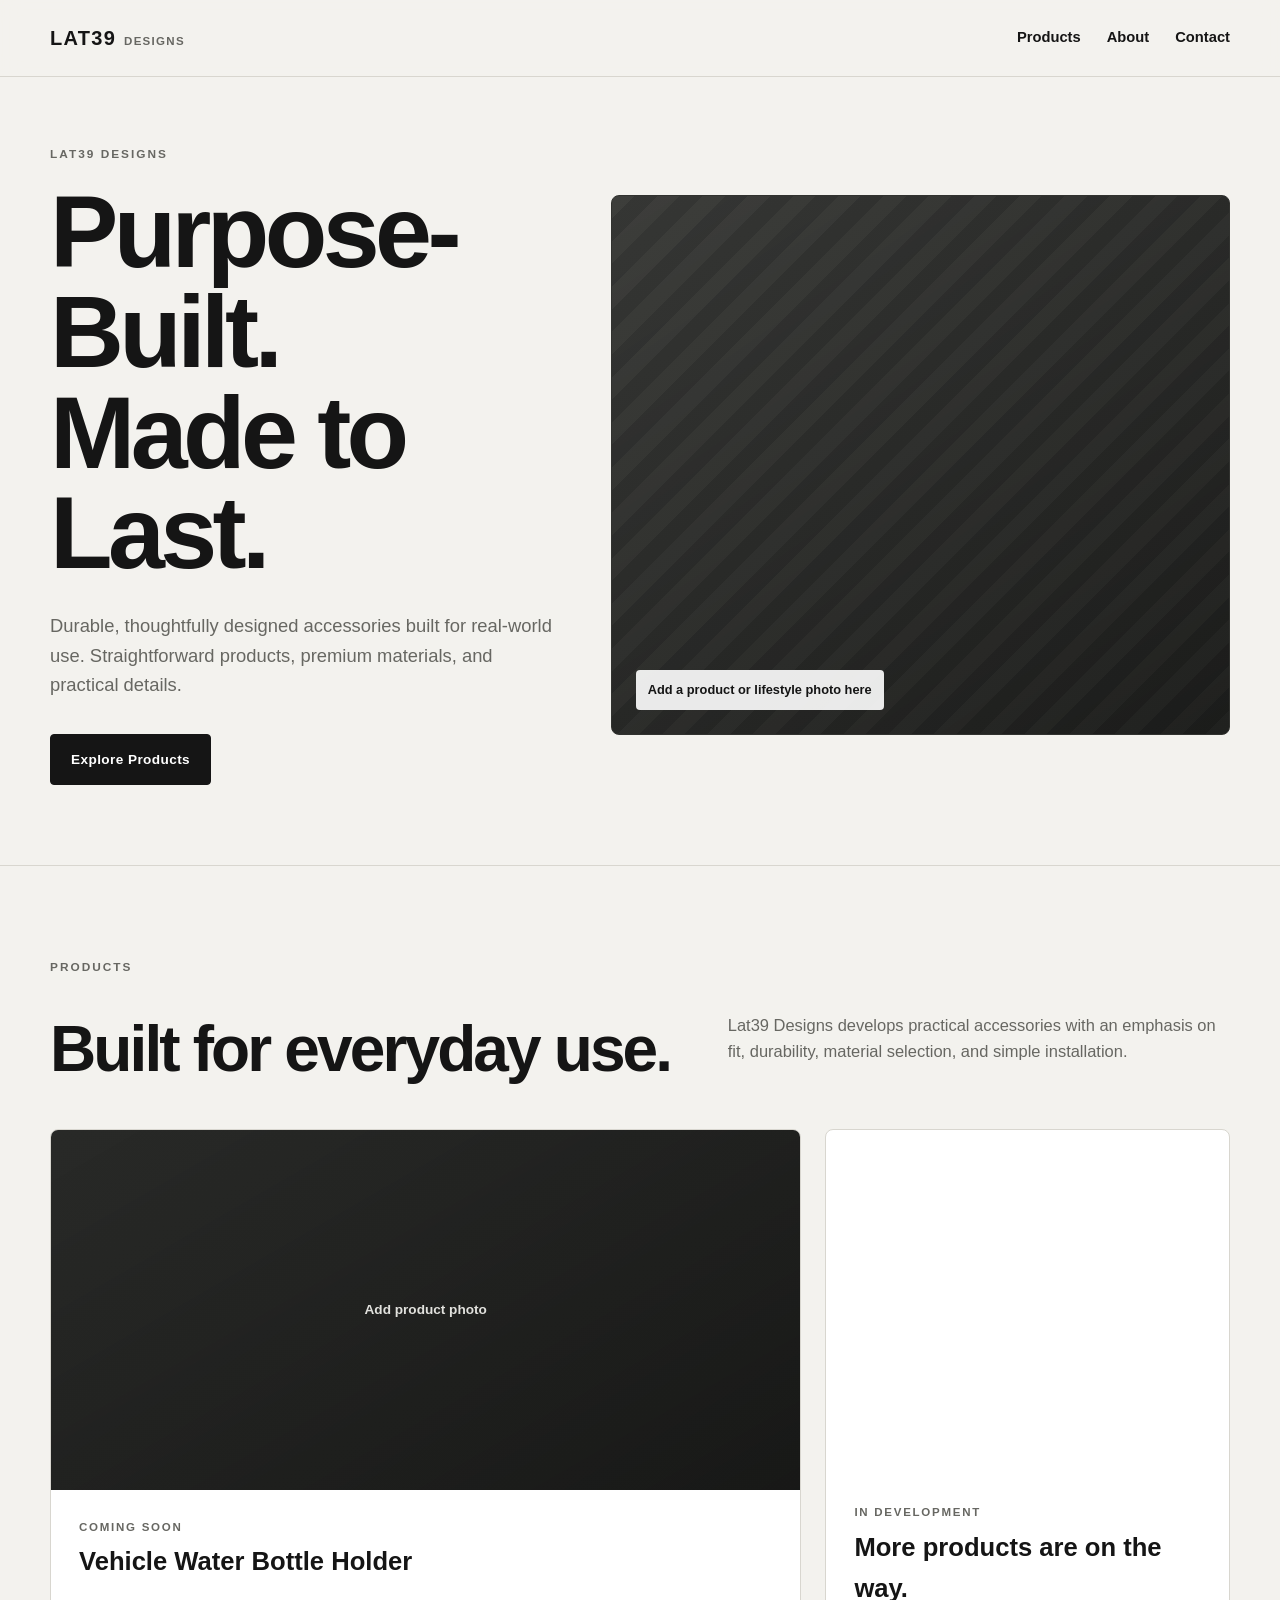
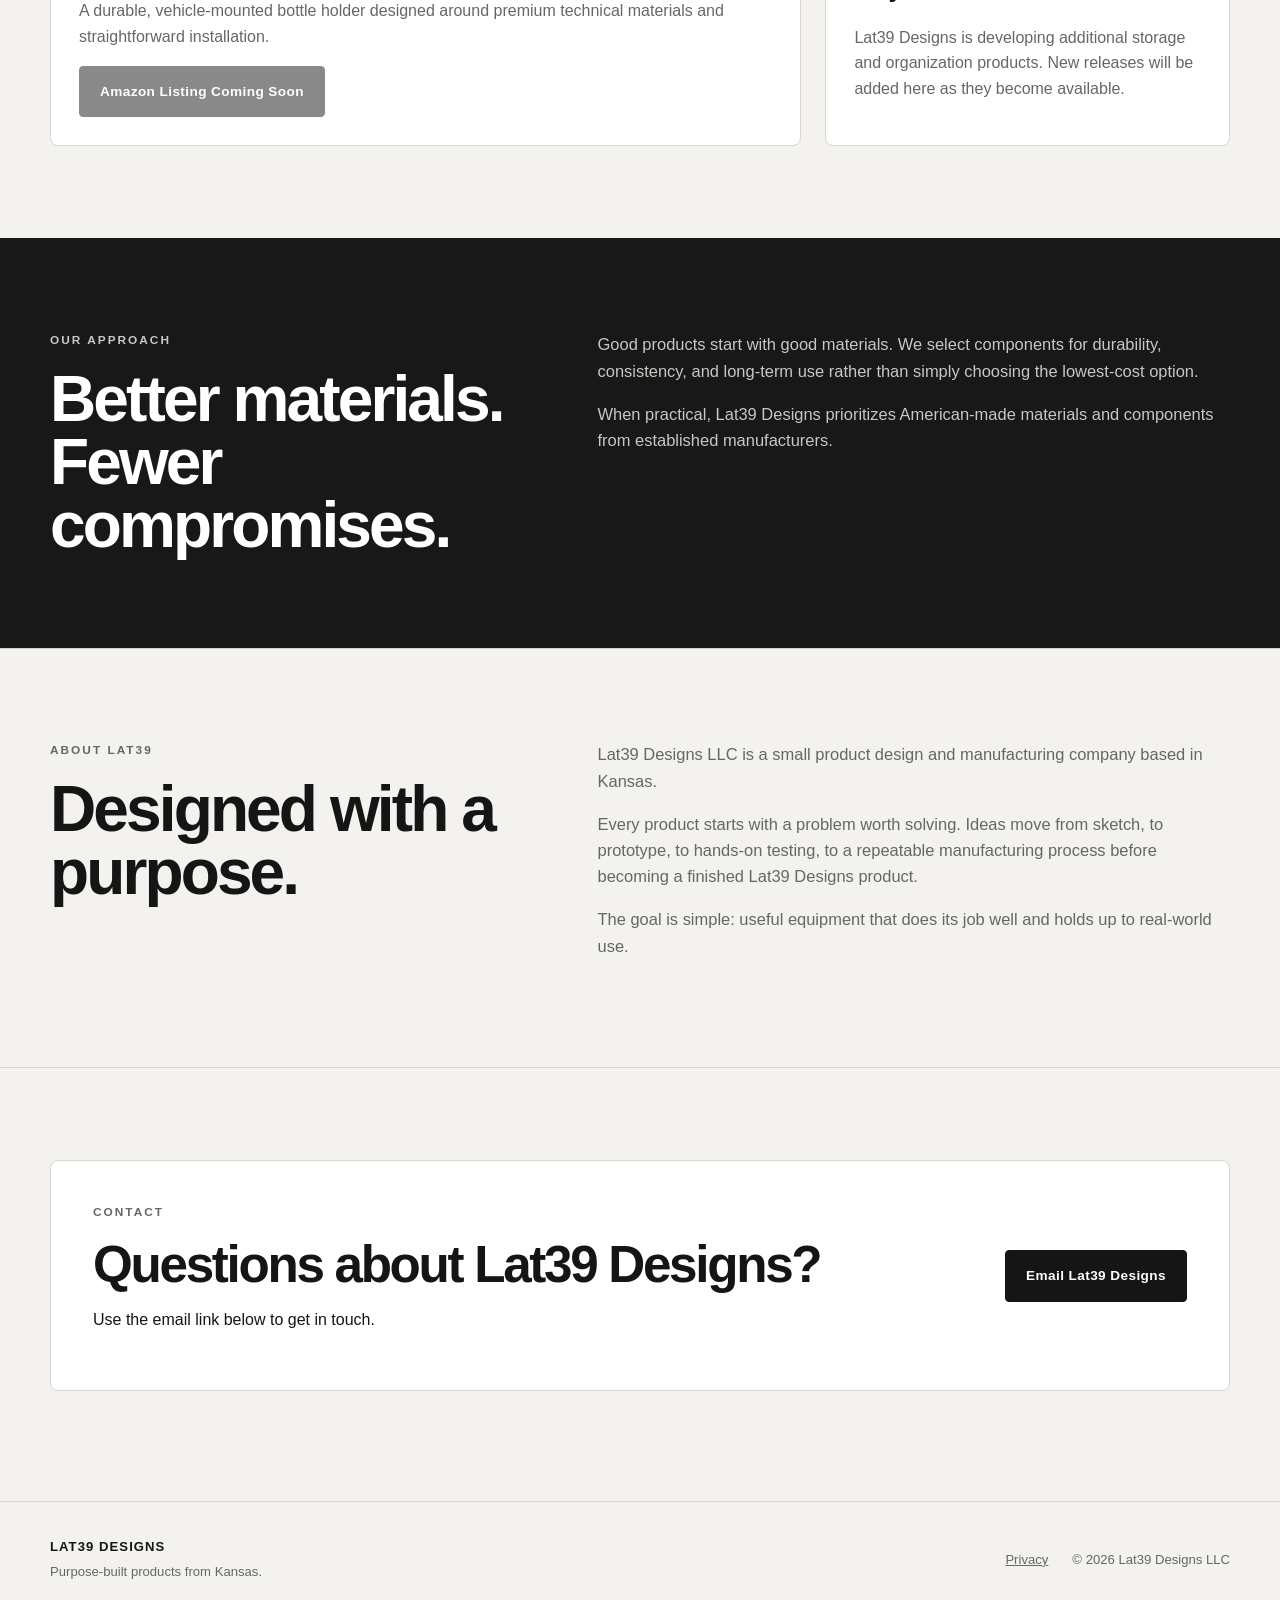
==== index.html @ 77462075 "Add files via upload" ====
<!doctype html>
<html lang="en">
<head>
  <meta charset="utf-8">
  <meta name="viewport" content="width=device-width, initial-scale=1">
  <meta name="description" content="Lat39 Designs creates durable, purpose-built accessories designed for real-world use.">
  <title>Lat39 Designs | Purpose-Built. Made to Last.</title>
  <link rel="stylesheet" href="styles.css">
</head>

<body>
  <header class="site-header">
    <div class="wrap header-inner">
      <a class="brand" href="#top" aria-label="Lat39 Designs home">
        <span class="brand-mark">LAT39</span>
        <span class="brand-sub">DESIGNS</span>
      </a>

      <nav class="nav" aria-label="Main navigation">
        <a href="#products">Products</a>
        <a href="#about">About</a>
        <a href="#contact">Contact</a>
      </nav>
    </div>
  </header>

  <main id="top">
    <section class="hero">
      <div class="wrap hero-grid">
        <div class="hero-copy">
          <p class="eyebrow">LAT39 DESIGNS</p>
          <h1>Purpose-Built.<br>Made to Last.</h1>
          <p class="lede">
            Durable, thoughtfully designed accessories built for real-world use.
            Straightforward products, premium materials, and practical details.
          </p>
          <a class="button" href="#products">Explore Products</a>
        </div>

        <div class="hero-panel" aria-label="Product photo placeholder">
          <div class="placeholder-label">Add a product or lifestyle photo here</div>
        </div>
      </div>
    </section>

    <section class="section" id="products">
      <div class="wrap">
        <p class="eyebrow">PRODUCTS</p>
        <div class="section-heading">
          <h2>Built for everyday use.</h2>
          <p>
            Lat39 Designs develops practical accessories with an emphasis on fit,
            durability, material selection, and simple installation.
          </p>
        </div>

        <div class="product-grid">
          <article class="product-card">
            <div class="product-photo">
              <span>Add product photo</span>
            </div>
            <div class="product-body">
              <p class="product-kicker">COMING SOON</p>
              <h3>Vehicle Water Bottle Holder</h3>
              <p>
                A durable, vehicle-mounted bottle holder designed around premium
                technical materials and straightforward installation.
              </p>
              <span class="button button-disabled" aria-disabled="true">Amazon Listing Coming Soon</span>
            </div>
          </article>

          <article class="product-card future-card">
            <div class="product-body">
              <p class="product-kicker">IN DEVELOPMENT</p>
              <h3>More products are on the way.</h3>
              <p>
                Lat39 Designs is developing additional storage and organization
                products. New releases will be added here as they become available.
              </p>
            </div>
          </article>
        </div>
      </div>
    </section>

    <section class="section section-dark">
      <div class="wrap feature-grid">
        <div>
          <p class="eyebrow eyebrow-light">OUR APPROACH</p>
          <h2>Better materials.<br>Fewer compromises.</h2>
        </div>
        <div class="feature-copy">
          <p>
            Good products start with good materials. We select components for
            durability, consistency, and long-term use rather than simply choosing
            the lowest-cost option.
          </p>
          <p>
            When practical, Lat39 Designs prioritizes American-made materials and
            components from established manufacturers.
          </p>
        </div>
      </div>
    </section>

    <section class="section" id="about">
      <div class="wrap about-grid">
        <div>
          <p class="eyebrow">ABOUT LAT39</p>
          <h2>Designed with a purpose.</h2>
        </div>
        <div class="about-copy">
          <p>
            Lat39 Designs LLC is a small product design and manufacturing company
            based in Kansas.
          </p>
          <p>
            Every product starts with a problem worth solving. Ideas move from
            sketch, to prototype, to hands-on testing, to a repeatable manufacturing
            process before becoming a finished Lat39 Designs product.
          </p>
          <p>
            The goal is simple: useful equipment that does its job well and holds
            up to real-world use.
          </p>
        </div>
      </div>
    </section>

    <section class="section contact-section" id="contact">
      <div class="wrap contact-box">
        <div>
          <p class="eyebrow">CONTACT</p>
          <h2>Questions about Lat39 Designs?</h2>
          <p>Use the email link below to get in touch.</p>
        </div>
        <a class="button" href="mailto:info@lat39designs.com">Email Lat39 Designs</a>
      </div>
    </section>
  </main>

  <footer class="site-footer">
    <div class="wrap footer-inner">
      <div class="footer-brand">
        <strong>LAT39 DESIGNS</strong>
        <span>Purpose-built products from Kansas.</span>
      </div>
      <div class="footer-links">
        <a href="privacy.html">Privacy</a>
        <span>&copy; <span id="year"></span> Lat39 Designs LLC</span>
      </div>
    </div>
  </footer>

  <script>
    document.getElementById("year").textContent = new Date().getFullYear();
  </script>
</body>
</html>
---- styles.css ----
/* Lat39 Designs starter site
   Edit the values in :root to change the overall look quickly. */

:root {
  --bg: #f3f2ee;
  --surface: #ffffff;
  --ink: #151515;
  --muted: #676762;
  --line: #d8d6cf;
  --dark: #171817;
  --dark-muted: #c8c8c2;
  --max-width: 1180px;
  --radius: 8px;
}

* {
  box-sizing: border-box;
}

html {
  scroll-behavior: smooth;
}

body {
  margin: 0;
  background: var(--bg);
  color: var(--ink);
  font-family: Arial, Helvetica, sans-serif;
  line-height: 1.6;
}

img {
  max-width: 100%;
  display: block;
}

a {
  color: inherit;
}

.wrap {
  width: min(calc(100% - 40px), var(--max-width));
  margin: 0 auto;
}

.site-header {
  position: sticky;
  top: 0;
  z-index: 20;
  background: rgba(243, 242, 238, 0.95);
  border-bottom: 1px solid var(--line);
  backdrop-filter: blur(10px);
}

.header-inner {
  min-height: 76px;
  display: flex;
  align-items: center;
  justify-content: space-between;
  gap: 28px;
}

.brand {
  text-decoration: none;
  display: inline-flex;
  align-items: baseline;
  gap: 8px;
  letter-spacing: 0.08em;
}

.brand-mark {
  font-size: 1.25rem;
  font-weight: 900;
}

.brand-sub {
  font-size: 0.72rem;
  font-weight: 700;
  color: var(--muted);
}

.nav {
  display: flex;
  gap: 26px;
}

.nav a {
  text-decoration: none;
  font-size: 0.92rem;
  font-weight: 700;
}

.nav a:hover,
.nav a:focus {
  text-decoration: underline;
  text-underline-offset: 5px;
}

.hero {
  padding: 68px 0 80px;
}

.hero-grid {
  display: grid;
  grid-template-columns: 0.9fr 1.1fr;
  gap: 54px;
  align-items: center;
}

.eyebrow {
  margin: 0 0 18px;
  font-size: 0.74rem;
  letter-spacing: 0.17em;
  font-weight: 900;
  color: var(--muted);
}

.hero h1,
.section h2 {
  margin: 0;
  line-height: 0.98;
  letter-spacing: -0.045em;
}

.hero h1 {
  font-size: clamp(3.2rem, 8vw, 6.4rem);
}

.lede {
  max-width: 650px;
  margin: 28px 0 34px;
  font-size: 1.15rem;
  color: var(--muted);
}

.button {
  display: inline-block;
  padding: 14px 20px;
  border: 1px solid var(--ink);
  background: var(--ink);
  color: white;
  text-decoration: none;
  font-size: 0.85rem;
  font-weight: 800;
  letter-spacing: 0.03em;
  border-radius: 4px;
}

.button:hover,
.button:focus {
  opacity: 0.86;
}

.button-disabled {
  cursor: default;
  opacity: 0.5;
}

.hero-panel {
  min-height: 540px;
  border-radius: var(--radius);
  border: 1px solid #31322f;
  background:
    linear-gradient(145deg, rgba(255,255,255,.06), rgba(0,0,0,.35)),
    repeating-linear-gradient(
      135deg,
      #31322f 0,
      #31322f 16px,
      #292a28 16px,
      #292a28 32px
    );
  display: flex;
  align-items: end;
  padding: 24px;
}

.placeholder-label {
  display: inline-block;
  background: rgba(255,255,255,.9);
  padding: 10px 12px;
  border-radius: 4px;
  font-size: 0.8rem;
  font-weight: 700;
}

.section {
  padding: 92px 0;
  border-top: 1px solid var(--line);
}

.section-heading {
  display: grid;
  grid-template-columns: 1fr 0.8fr;
  gap: 50px;
  align-items: end;
  margin-bottom: 48px;
}

.section h2 {
  font-size: clamp(2.4rem, 5vw, 4.4rem);
}

.section-heading p,
.about-copy,
.feature-copy {
  color: var(--muted);
  font-size: 1.03rem;
}

.product-grid {
  display: grid;
  grid-template-columns: 1.3fr 0.7fr;
  gap: 24px;
}

.product-card {
  overflow: hidden;
  border: 1px solid var(--line);
  border-radius: var(--radius);
  background: var(--surface);
}

.product-photo {
  min-height: 360px;
  display: grid;
  place-items: center;
  color: #e1e1dd;
  font-size: 0.85rem;
  font-weight: 700;
  background:
    linear-gradient(150deg, rgba(255,255,255,.02), rgba(0,0,0,.35)),
    #242523;
}

.product-body {
  padding: 28px;
}

.product-body h3 {
  margin: 5px 0 12px;
  font-size: 1.6rem;
}

.product-body p {
  color: var(--muted);
}

.product-kicker {
  margin: 0 !important;
  font-size: 0.72rem;
  letter-spacing: 0.15em;
  font-weight: 900;
}

.future-card {
  min-height: 100%;
  display: flex;
  align-items: end;
}

.section-dark {
  background: var(--dark);
  color: #fff;
  border-color: var(--dark);
}

.feature-grid,
.about-grid {
  display: grid;
  grid-template-columns: 0.85fr 1.15fr;
  gap: 80px;
}

.eyebrow-light,
.section-dark .feature-copy {
  color: var(--dark-muted);
}

.feature-copy p:first-child,
.about-copy p:first-child {
  margin-top: 0;
}

.contact-section {
  padding-bottom: 110px;
}

.contact-box {
  border: 1px solid var(--line);
  border-radius: var(--radius);
  padding: 42px;
  background: var(--surface);
  display: flex;
  align-items: center;
  justify-content: space-between;
  gap: 36px;
}

.contact-box h2 {
  font-size: clamp(2rem, 4vw, 3.4rem);
}

.site-footer {
  border-top: 1px solid var(--line);
  padding: 34px 0 46px;
}

.footer-inner {
  display: flex;
  justify-content: space-between;
  gap: 30px;
  font-size: 0.82rem;
  color: var(--muted);
}

.footer-brand {
  display: flex;
  flex-direction: column;
  gap: 4px;
}

.footer-brand strong {
  color: var(--ink);
  letter-spacing: 0.08em;
}

.footer-links {
  display: flex;
  align-items: center;
  gap: 24px;
}

@media (max-width: 780px) {
  .wrap {
    width: min(calc(100% - 28px), var(--max-width));
  }

  .header-inner {
    min-height: 68px;
  }

  .nav {
    gap: 14px;
  }

  .nav a {
    font-size: 0.8rem;
  }

  .brand-sub {
    display: none;
  }

  .hero {
    padding: 44px 0 58px;
  }

  .hero-grid,
  .section-heading,
  .product-grid,
  .feature-grid,
  .about-grid {
    grid-template-columns: 1fr;
  }

  .hero-grid,
  .section-heading,
  .feature-grid,
  .about-grid {
    gap: 32px;
  }

  .hero-panel {
    min-height: 350px;
  }

  .section {
    padding: 64px 0;
  }

  .contact-box,
  .footer-inner {
    align-items: flex-start;
    flex-direction: column;
  }

  .footer-links {
    flex-wrap: wrap;
  }
}
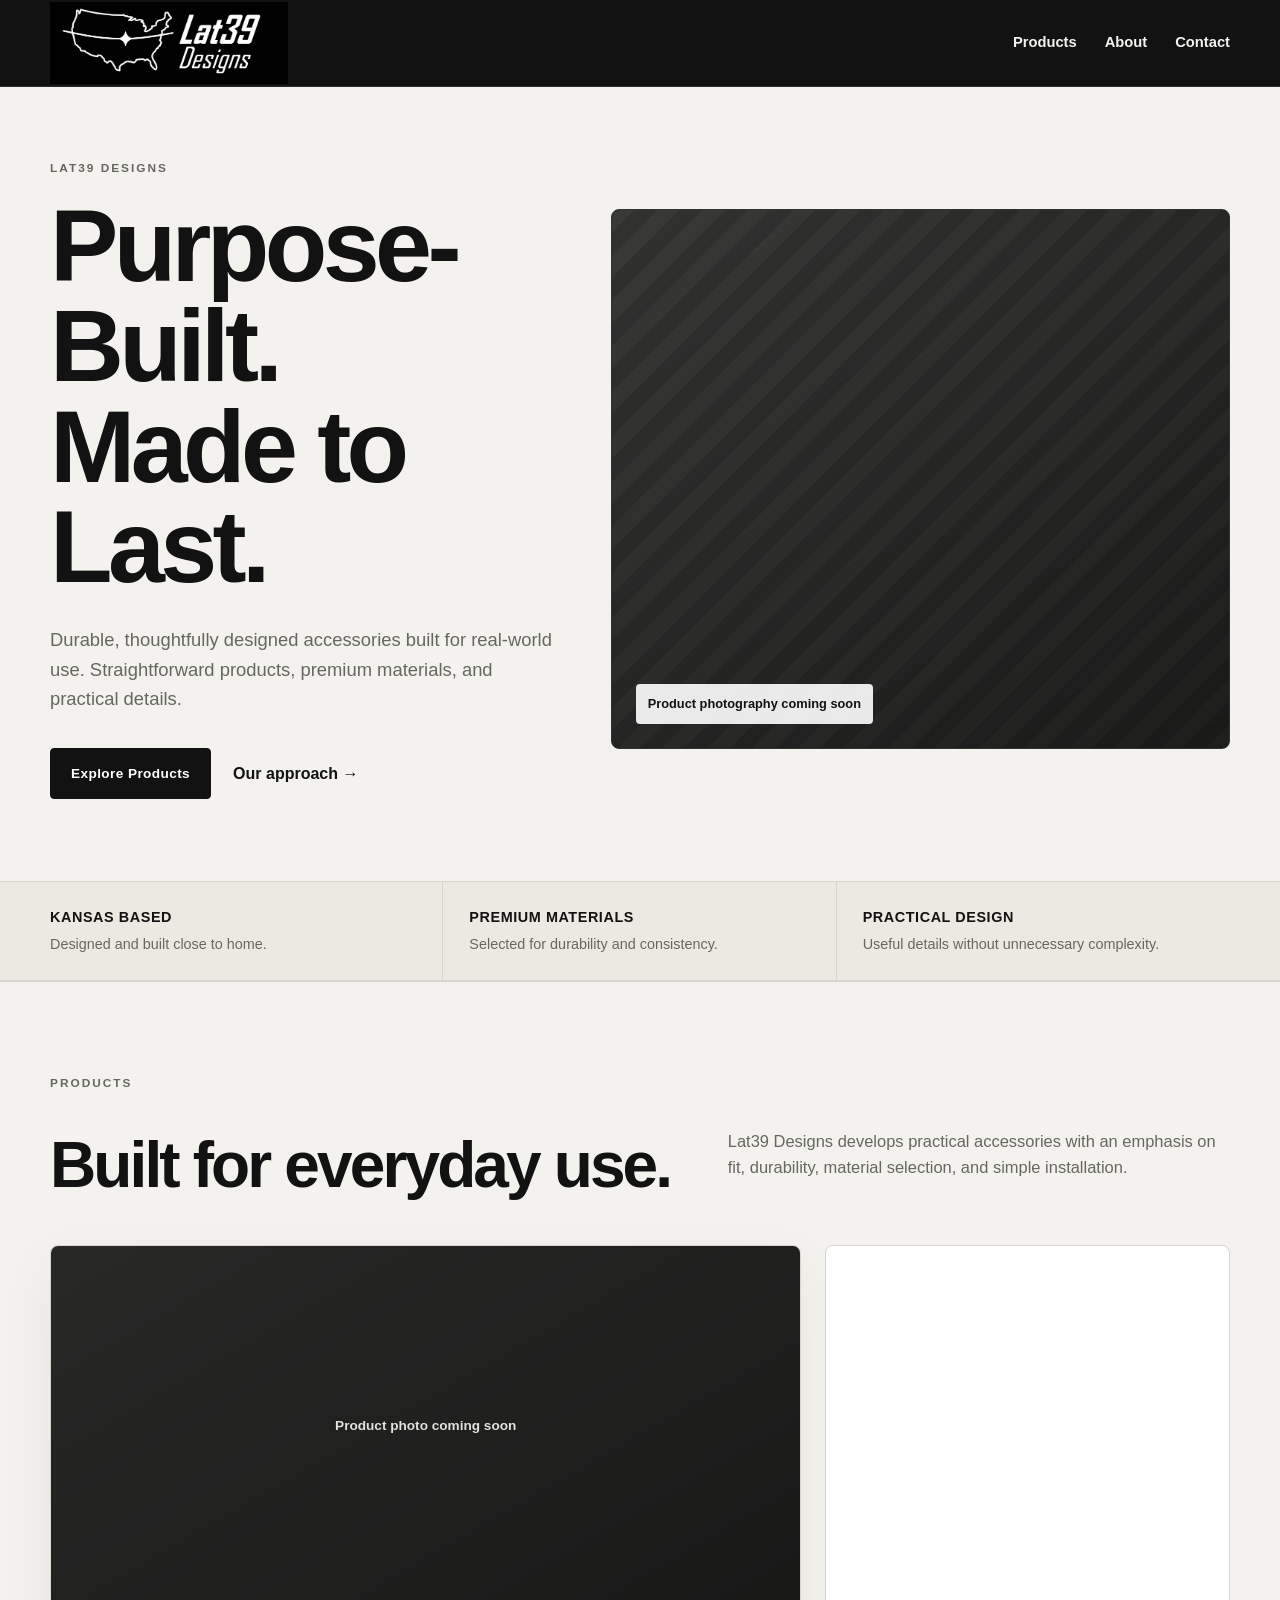
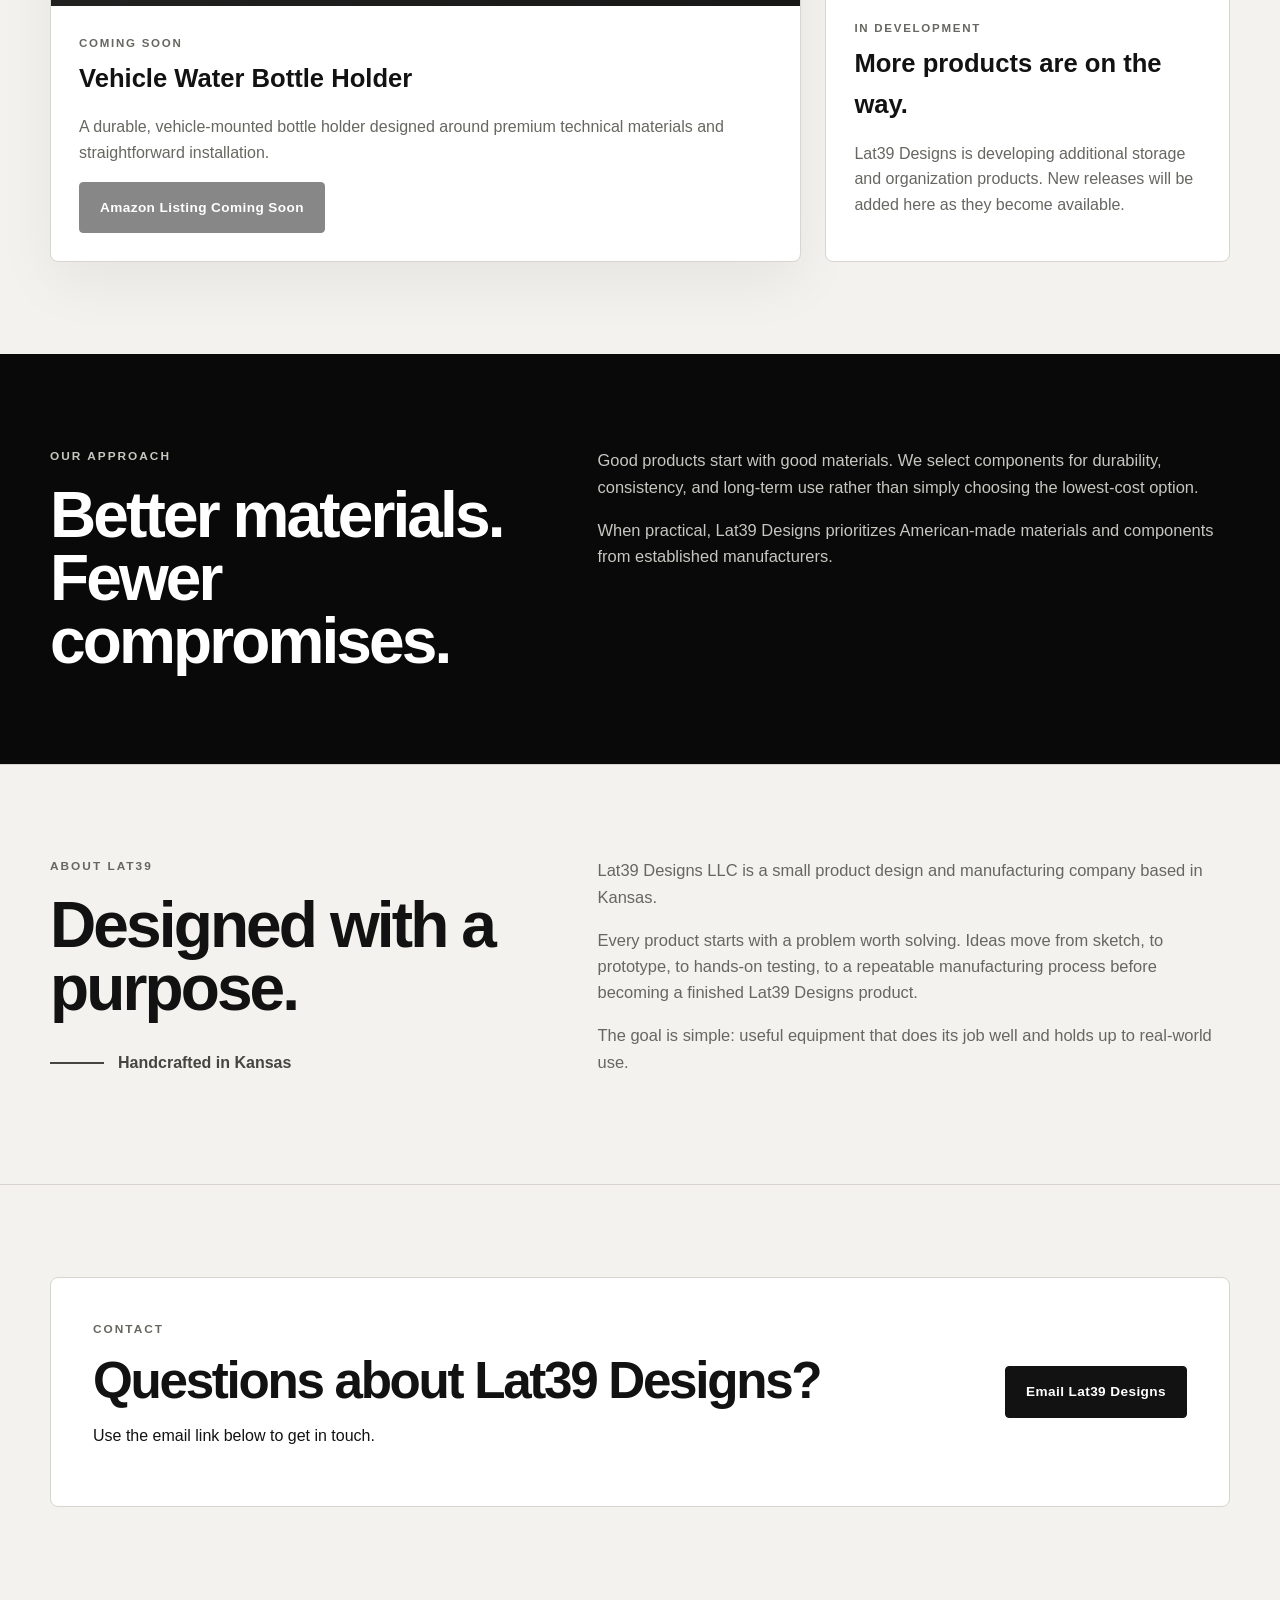
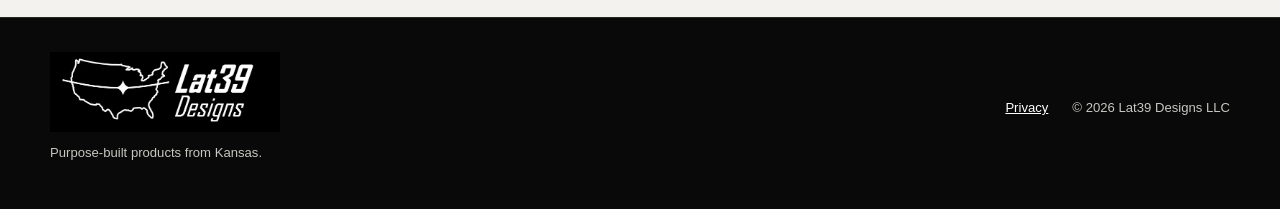
==== commit a0f9217e: "Refresh Lat39 branding" ====
--- a/index.html
+++ b/index.html
@@ -3,19 +3,16 @@
 <head>
   <meta charset="utf-8">
   <meta name="viewport" content="width=device-width, initial-scale=1">
-  <meta name="description" content="Lat39 Designs creates durable, purpose-built accessories designed for real-world use.">
+  <meta name="description" content="Lat39 Designs creates durable, purpose-built accessories handcrafted in Kansas.">
   <title>Lat39 Designs | Purpose-Built. Made to Last.</title>
   <link rel="stylesheet" href="styles.css">
 </head>
-
 <body>
   <header class="site-header">
     <div class="wrap header-inner">
-      <a class="brand" href="#top" aria-label="Lat39 Designs home">
-        <span class="brand-mark">LAT39</span>
-        <span class="brand-sub">DESIGNS</span>
+      <a class="brand-logo" href="#top" aria-label="Lat39 Designs home">
+        <img src="assets/logo-primary-dark.webp" alt="Lat39 Designs">
       </a>
-
       <nav class="nav" aria-label="Main navigation">
         <a href="#products">Products</a>
         <a href="#about">About</a>
@@ -30,16 +27,23 @@
         <div class="hero-copy">
           <p class="eyebrow">LAT39 DESIGNS</p>
           <h1>Purpose-Built.<br>Made to Last.</h1>
-          <p class="lede">
-            Durable, thoughtfully designed accessories built for real-world use.
-            Straightforward products, premium materials, and practical details.
-          </p>
-          <a class="button" href="#products">Explore Products</a>
+          <p class="lede">Durable, thoughtfully designed accessories built for real-world use. Straightforward products, premium materials, and practical details.</p>
+          <div class="hero-actions">
+            <a class="button" href="#products">Explore Products</a>
+            <a class="text-link" href="#about">Our approach →</a>
+          </div>
         </div>
+        <div class="hero-panel" aria-label="Future product lifestyle photo">
+          <div class="placeholder-label">Product photography coming soon</div>
+        </div>
+      </div>
+    </section>
 
-        <div class="hero-panel" aria-label="Product photo placeholder">
-          <div class="placeholder-label">Add a product or lifestyle photo here</div>
-        </div>
+    <section class="trust-strip">
+      <div class="wrap trust-grid">
+        <div><strong>Kansas based</strong><span>Designed and built close to home.</span></div>
+        <div><strong>Premium materials</strong><span>Selected for durability and consistency.</span></div>
+        <div><strong>Practical design</strong><span>Useful details without unnecessary complexity.</span></div>
       </div>
     </section>
 
@@ -48,24 +52,16 @@
         <p class="eyebrow">PRODUCTS</p>
         <div class="section-heading">
           <h2>Built for everyday use.</h2>
-          <p>
-            Lat39 Designs develops practical accessories with an emphasis on fit,
-            durability, material selection, and simple installation.
-          </p>
+          <p>Lat39 Designs develops practical accessories with an emphasis on fit, durability, material selection, and simple installation.</p>
         </div>
 
         <div class="product-grid">
-          <article class="product-card">
-            <div class="product-photo">
-              <span>Add product photo</span>
-            </div>
+          <article class="product-card product-card-main">
+            <div class="product-photo"><span>Product photo coming soon</span></div>
             <div class="product-body">
               <p class="product-kicker">COMING SOON</p>
               <h3>Vehicle Water Bottle Holder</h3>
-              <p>
-                A durable, vehicle-mounted bottle holder designed around premium
-                technical materials and straightforward installation.
-              </p>
+              <p>A durable, vehicle-mounted bottle holder designed around premium technical materials and straightforward installation.</p>
               <span class="button button-disabled" aria-disabled="true">Amazon Listing Coming Soon</span>
             </div>
           </article>
@@ -74,10 +70,7 @@
             <div class="product-body">
               <p class="product-kicker">IN DEVELOPMENT</p>
               <h3>More products are on the way.</h3>
-              <p>
-                Lat39 Designs is developing additional storage and organization
-                products. New releases will be added here as they become available.
-              </p>
+              <p>Lat39 Designs is developing additional storage and organization products. New releases will be added here as they become available.</p>
             </div>
           </article>
         </div>
@@ -91,15 +84,8 @@
           <h2>Better materials.<br>Fewer compromises.</h2>
         </div>
         <div class="feature-copy">
-          <p>
-            Good products start with good materials. We select components for
-            durability, consistency, and long-term use rather than simply choosing
-            the lowest-cost option.
-          </p>
-          <p>
-            When practical, Lat39 Designs prioritizes American-made materials and
-            components from established manufacturers.
-          </p>
+          <p>Good products start with good materials. We select components for durability, consistency, and long-term use rather than simply choosing the lowest-cost option.</p>
+          <p>When practical, Lat39 Designs prioritizes American-made materials and components from established manufacturers.</p>
         </div>
       </div>
     </section>
@@ -109,21 +95,15 @@
         <div>
           <p class="eyebrow">ABOUT LAT39</p>
           <h2>Designed with a purpose.</h2>
+          <div class="kansas-mark">
+            <span class="kansas-line"></span>
+            <strong>Handcrafted in Kansas</strong>
+          </div>
         </div>
         <div class="about-copy">
-          <p>
-            Lat39 Designs LLC is a small product design and manufacturing company
-            based in Kansas.
-          </p>
-          <p>
-            Every product starts with a problem worth solving. Ideas move from
-            sketch, to prototype, to hands-on testing, to a repeatable manufacturing
-            process before becoming a finished Lat39 Designs product.
-          </p>
-          <p>
-            The goal is simple: useful equipment that does its job well and holds
-            up to real-world use.
-          </p>
+          <p>Lat39 Designs LLC is a small product design and manufacturing company based in Kansas.</p>
+          <p>Every product starts with a problem worth solving. Ideas move from sketch, to prototype, to hands-on testing, to a repeatable manufacturing process before becoming a finished Lat39 Designs product.</p>
+          <p>The goal is simple: useful equipment that does its job well and holds up to real-world use.</p>
         </div>
       </div>
     </section>
@@ -143,7 +123,7 @@
   <footer class="site-footer">
     <div class="wrap footer-inner">
       <div class="footer-brand">
-        <strong>LAT39 DESIGNS</strong>
+        <img src="assets/logo-primary-dark.webp" alt="Lat39 Designs">
         <span>Purpose-built products from Kansas.</span>
       </div>
       <div class="footer-links">
@@ -153,8 +133,6 @@
     </div>
   </footer>
 
-  <script>
-    document.getElementById("year").textContent = new Date().getFullYear();
-  </script>
+  <script>document.getElementById("year").textContent = new Date().getFullYear();</script>
 </body>
-</html>
+</html>
--- a/styles.css
+++ b/styles.css
@@ -1,26 +1,17 @@
-/* Lat39 Designs starter site
-   Edit the values in :root to change the overall look quickly. */
-
 :root {
   --bg: #f3f2ee;
   --surface: #ffffff;
-  --ink: #151515;
-  --muted: #676762;
-  --line: #d8d6cf;
-  --dark: #171817;
-  --dark-muted: #c8c8c2;
+  --ink: #111211;
+  --muted: #666760;
+  --line: #d7d5ce;
+  --dark: #080908;
+  --dark-soft: #181917;
+  --dark-muted: #c6c7c1;
   --max-width: 1180px;
   --radius: 8px;
 }
-
-* {
-  box-sizing: border-box;
-}
-
-html {
-  scroll-behavior: smooth;
-}
-
+* { box-sizing: border-box; }
+html { scroll-behavior: smooth; }
 body {
   margin: 0;
   background: var(--bg);
@@ -28,110 +19,64 @@
   font-family: Arial, Helvetica, sans-serif;
   line-height: 1.6;
 }
-
-img {
-  max-width: 100%;
-  display: block;
-}
-
-a {
-  color: inherit;
-}
-
-.wrap {
-  width: min(calc(100% - 40px), var(--max-width));
-  margin: 0 auto;
-}
+img { max-width: 100%; display: block; }
+a { color: inherit; }
+.wrap { width: min(calc(100% - 40px), var(--max-width)); margin: 0 auto; }
 
 .site-header {
   position: sticky;
   top: 0;
   z-index: 20;
-  background: rgba(243, 242, 238, 0.95);
-  border-bottom: 1px solid var(--line);
+  background: rgba(8,9,8,.96);
+  border-bottom: 1px solid #292a27;
   backdrop-filter: blur(10px);
 }
-
 .header-inner {
-  min-height: 76px;
+  min-height: 86px;
   display: flex;
   align-items: center;
   justify-content: space-between;
   gap: 28px;
 }
-
-.brand {
+.brand-logo { display: block; text-decoration: none; }
+.brand-logo img {
+  width: 238px;
+  height: auto;
+}
+.nav { display: flex; gap: 28px; }
+.nav a {
+  color: #f4f4f1;
   text-decoration: none;
-  display: inline-flex;
-  align-items: baseline;
-  gap: 8px;
-  letter-spacing: 0.08em;
-}
-
-.brand-mark {
-  font-size: 1.25rem;
-  font-weight: 900;
-}
-
-.brand-sub {
-  font-size: 0.72rem;
+  font-size: .92rem;
   font-weight: 700;
-  color: var(--muted);
-}
-
-.nav {
-  display: flex;
-  gap: 26px;
-}
-
-.nav a {
-  text-decoration: none;
-  font-size: 0.92rem;
-  font-weight: 700;
-}
-
-.nav a:hover,
-.nav a:focus {
-  text-decoration: underline;
-  text-underline-offset: 5px;
-}
-
-.hero {
-  padding: 68px 0 80px;
-}
-
+}
+.nav a:hover, .nav a:focus { text-decoration: underline; text-underline-offset: 5px; }
+
+.hero { padding: 72px 0 82px; }
 .hero-grid {
   display: grid;
-  grid-template-columns: 0.9fr 1.1fr;
+  grid-template-columns: .9fr 1.1fr;
   gap: 54px;
   align-items: center;
 }
-
 .eyebrow {
   margin: 0 0 18px;
-  font-size: 0.74rem;
-  letter-spacing: 0.17em;
+  font-size: .74rem;
+  letter-spacing: .17em;
   font-weight: 900;
   color: var(--muted);
 }
-
-.hero h1,
-.section h2 {
-  margin: 0;
-  line-height: 0.98;
-  letter-spacing: -0.045em;
-}
-
-.hero h1 {
-  font-size: clamp(3.2rem, 8vw, 6.4rem);
-}
-
+.hero h1, .section h2 { margin: 0; line-height: .98; letter-spacing: -.045em; }
+.hero h1 { font-size: clamp(3.2rem, 8vw, 6.4rem); }
 .lede {
   max-width: 650px;
   margin: 28px 0 34px;
   font-size: 1.15rem;
   color: var(--muted);
 }
+.hero-actions { display: flex; gap: 22px; align-items: center; flex-wrap: wrap; }
+.text-link { font-weight: 800; text-decoration: none; }
+.text-link:hover, .text-link:focus { text-decoration: underline; text-underline-offset: 4px; }
 
 .button {
   display: inline-block;
@@ -140,151 +85,86 @@
   background: var(--ink);
   color: white;
   text-decoration: none;
-  font-size: 0.85rem;
+  font-size: .85rem;
   font-weight: 800;
-  letter-spacing: 0.03em;
+  letter-spacing: .03em;
   border-radius: 4px;
 }
-
-.button:hover,
-.button:focus {
-  opacity: 0.86;
-}
-
-.button-disabled {
-  cursor: default;
-  opacity: 0.5;
-}
+.button:hover, .button:focus { opacity: .86; }
+.button-disabled { cursor: default; opacity: .5; }
 
 .hero-panel {
   min-height: 540px;
   border-radius: var(--radius);
   border: 1px solid #31322f;
   background:
-    linear-gradient(145deg, rgba(255,255,255,.06), rgba(0,0,0,.35)),
-    repeating-linear-gradient(
-      135deg,
-      #31322f 0,
-      #31322f 16px,
-      #292a28 16px,
-      #292a28 32px
-    );
+    linear-gradient(145deg, rgba(255,255,255,.04), rgba(0,0,0,.4)),
+    repeating-linear-gradient(135deg,#31322f 0,#31322f 16px,#292a28 16px,#292a28 32px);
   display: flex;
   align-items: end;
   padding: 24px;
 }
-
 .placeholder-label {
   display: inline-block;
   background: rgba(255,255,255,.9);
   padding: 10px 12px;
   border-radius: 4px;
-  font-size: 0.8rem;
+  font-size: .8rem;
   font-weight: 700;
 }
 
-.section {
-  padding: 92px 0;
-  border-top: 1px solid var(--line);
-}
-
+.trust-strip { border-top: 1px solid var(--line); border-bottom: 1px solid var(--line); background: #ebe9e2; }
+.trust-grid { display: grid; grid-template-columns: repeat(3,1fr); }
+.trust-grid > div { padding: 24px 26px; border-right: 1px solid var(--line); }
+.trust-grid > div:first-child { padding-left: 0; }
+.trust-grid > div:last-child { border-right: 0; }
+.trust-grid strong, .trust-grid span { display: block; }
+.trust-grid strong { font-size: .9rem; letter-spacing: .04em; text-transform: uppercase; }
+.trust-grid span { color: var(--muted); font-size: .9rem; margin-top: 4px; }
+
+.section { padding: 92px 0; border-top: 1px solid var(--line); }
 .section-heading {
   display: grid;
-  grid-template-columns: 1fr 0.8fr;
+  grid-template-columns: 1fr .8fr;
   gap: 50px;
   align-items: end;
   margin-bottom: 48px;
 }
-
-.section h2 {
-  font-size: clamp(2.4rem, 5vw, 4.4rem);
-}
-
-.section-heading p,
-.about-copy,
-.feature-copy {
-  color: var(--muted);
-  font-size: 1.03rem;
-}
-
-.product-grid {
-  display: grid;
-  grid-template-columns: 1.3fr 0.7fr;
-  gap: 24px;
-}
-
+.section h2 { font-size: clamp(2.4rem, 5vw, 4.4rem); }
+.section-heading p, .about-copy, .feature-copy { color: var(--muted); font-size: 1.03rem; }
+
+.product-grid { display: grid; grid-template-columns: 1.3fr .7fr; gap: 24px; }
 .product-card {
   overflow: hidden;
   border: 1px solid var(--line);
   border-radius: var(--radius);
   background: var(--surface);
 }
-
+.product-card-main { box-shadow: 0 20px 60px rgba(0,0,0,.06); }
 .product-photo {
   min-height: 360px;
   display: grid;
   place-items: center;
   color: #e1e1dd;
-  font-size: 0.85rem;
+  font-size: .85rem;
   font-weight: 700;
-  background:
-    linear-gradient(150deg, rgba(255,255,255,.02), rgba(0,0,0,.35)),
-    #242523;
-}
-
-.product-body {
-  padding: 28px;
-}
-
-.product-body h3 {
-  margin: 5px 0 12px;
-  font-size: 1.6rem;
-}
-
-.product-body p {
-  color: var(--muted);
-}
-
-.product-kicker {
-  margin: 0 !important;
-  font-size: 0.72rem;
-  letter-spacing: 0.15em;
-  font-weight: 900;
-}
-
-.future-card {
-  min-height: 100%;
-  display: flex;
-  align-items: end;
-}
-
-.section-dark {
-  background: var(--dark);
-  color: #fff;
-  border-color: var(--dark);
-}
-
-.feature-grid,
-.about-grid {
-  display: grid;
-  grid-template-columns: 0.85fr 1.15fr;
-  gap: 80px;
-}
-
-.eyebrow-light,
-.section-dark .feature-copy {
-  color: var(--dark-muted);
-}
-
-.feature-copy p:first-child,
-.about-copy p:first-child {
-  margin-top: 0;
-}
-
-.contact-section {
-  padding-bottom: 110px;
-}
-
+  background: linear-gradient(150deg, rgba(255,255,255,.02), rgba(0,0,0,.35)), #242523;
+}
+.product-body { padding: 28px; }
+.product-body h3 { margin: 5px 0 12px; font-size: 1.6rem; }
+.product-body p { color: var(--muted); }
+.product-kicker { margin: 0 !important; font-size: .72rem; letter-spacing: .15em; font-weight: 900; }
+.future-card { min-height: 100%; display: flex; align-items: end; }
+
+.section-dark { background: var(--dark); color: #fff; border-color: var(--dark); }
+.feature-grid, .about-grid { display: grid; grid-template-columns: .85fr 1.15fr; gap: 80px; }
+.eyebrow-light, .section-dark .feature-copy { color: var(--dark-muted); }
+.feature-copy p:first-child, .about-copy p:first-child { margin-top: 0; }
+
+.kansas-mark { margin-top: 30px; display: flex; align-items: center; gap: 14px; color: #454640; }
+.kansas-line { display: inline-block; width: 54px; height: 2px; background: #454640; }
+
+.contact-section { padding-bottom: 110px; }
 .contact-box {
   border: 1px solid var(--line);
   border-radius: var(--radius);
@@ -295,96 +175,28 @@
   justify-content: space-between;
   gap: 36px;
 }
-
-.contact-box h2 {
-  font-size: clamp(2rem, 4vw, 3.4rem);
-}
-
-.site-footer {
-  border-top: 1px solid var(--line);
-  padding: 34px 0 46px;
-}
-
-.footer-inner {
-  display: flex;
-  justify-content: space-between;
-  gap: 30px;
-  font-size: 0.82rem;
-  color: var(--muted);
-}
-
-.footer-brand {
-  display: flex;
-  flex-direction: column;
-  gap: 4px;
-}
-
-.footer-brand strong {
-  color: var(--ink);
-  letter-spacing: 0.08em;
-}
-
-.footer-links {
-  display: flex;
-  align-items: center;
-  gap: 24px;
-}
+.contact-box h2 { font-size: clamp(2rem, 4vw, 3.4rem); }
+
+.site-footer { background: var(--dark); color: #fff; border-top: 1px solid #292a27; padding: 34px 0 46px; }
+.footer-inner { display: flex; justify-content: space-between; gap: 30px; font-size: .82rem; color: var(--dark-muted); }
+.footer-brand { display: flex; flex-direction: column; gap: 10px; }
+.footer-brand img { width: 230px; height: auto; }
+.footer-links { display: flex; align-items: center; gap: 24px; }
+.footer-links a { color: #fff; }
 
 @media (max-width: 780px) {
-  .wrap {
-    width: min(calc(100% - 28px), var(--max-width));
-  }
-
-  .header-inner {
-    min-height: 68px;
-  }
-
-  .nav {
-    gap: 14px;
-  }
-
-  .nav a {
-    font-size: 0.8rem;
-  }
-
-  .brand-sub {
-    display: none;
-  }
-
-  .hero {
-    padding: 44px 0 58px;
-  }
-
-  .hero-grid,
-  .section-heading,
-  .product-grid,
-  .feature-grid,
-  .about-grid {
-    grid-template-columns: 1fr;
-  }
-
-  .hero-grid,
-  .section-heading,
-  .feature-grid,
-  .about-grid {
-    gap: 32px;
-  }
-
-  .hero-panel {
-    min-height: 350px;
-  }
-
-  .section {
-    padding: 64px 0;
-  }
-
-  .contact-box,
-  .footer-inner {
-    align-items: flex-start;
-    flex-direction: column;
-  }
-
-  .footer-links {
-    flex-wrap: wrap;
-  }
-}
+  .wrap { width: min(calc(100% - 28px), var(--max-width)); }
+  .header-inner { min-height: 72px; }
+  .brand-logo img { width: 190px; }
+  .nav { gap: 14px; }
+  .nav a { font-size: .8rem; }
+  .hero { padding: 44px 0 58px; }
+  .hero-grid, .section-heading, .product-grid, .feature-grid, .about-grid, .trust-grid { grid-template-columns: 1fr; }
+  .hero-grid, .section-heading, .feature-grid, .about-grid { gap: 32px; }
+  .hero-panel { min-height: 350px; }
+  .trust-grid > div { border-right: 0; border-bottom: 1px solid var(--line); padding: 18px 0; }
+  .trust-grid > div:last-child { border-bottom: 0; }
+  .section { padding: 64px 0; }
+  .contact-box, .footer-inner { align-items: flex-start; flex-direction: column; }
+  .footer-links { flex-wrap: wrap; }
+}
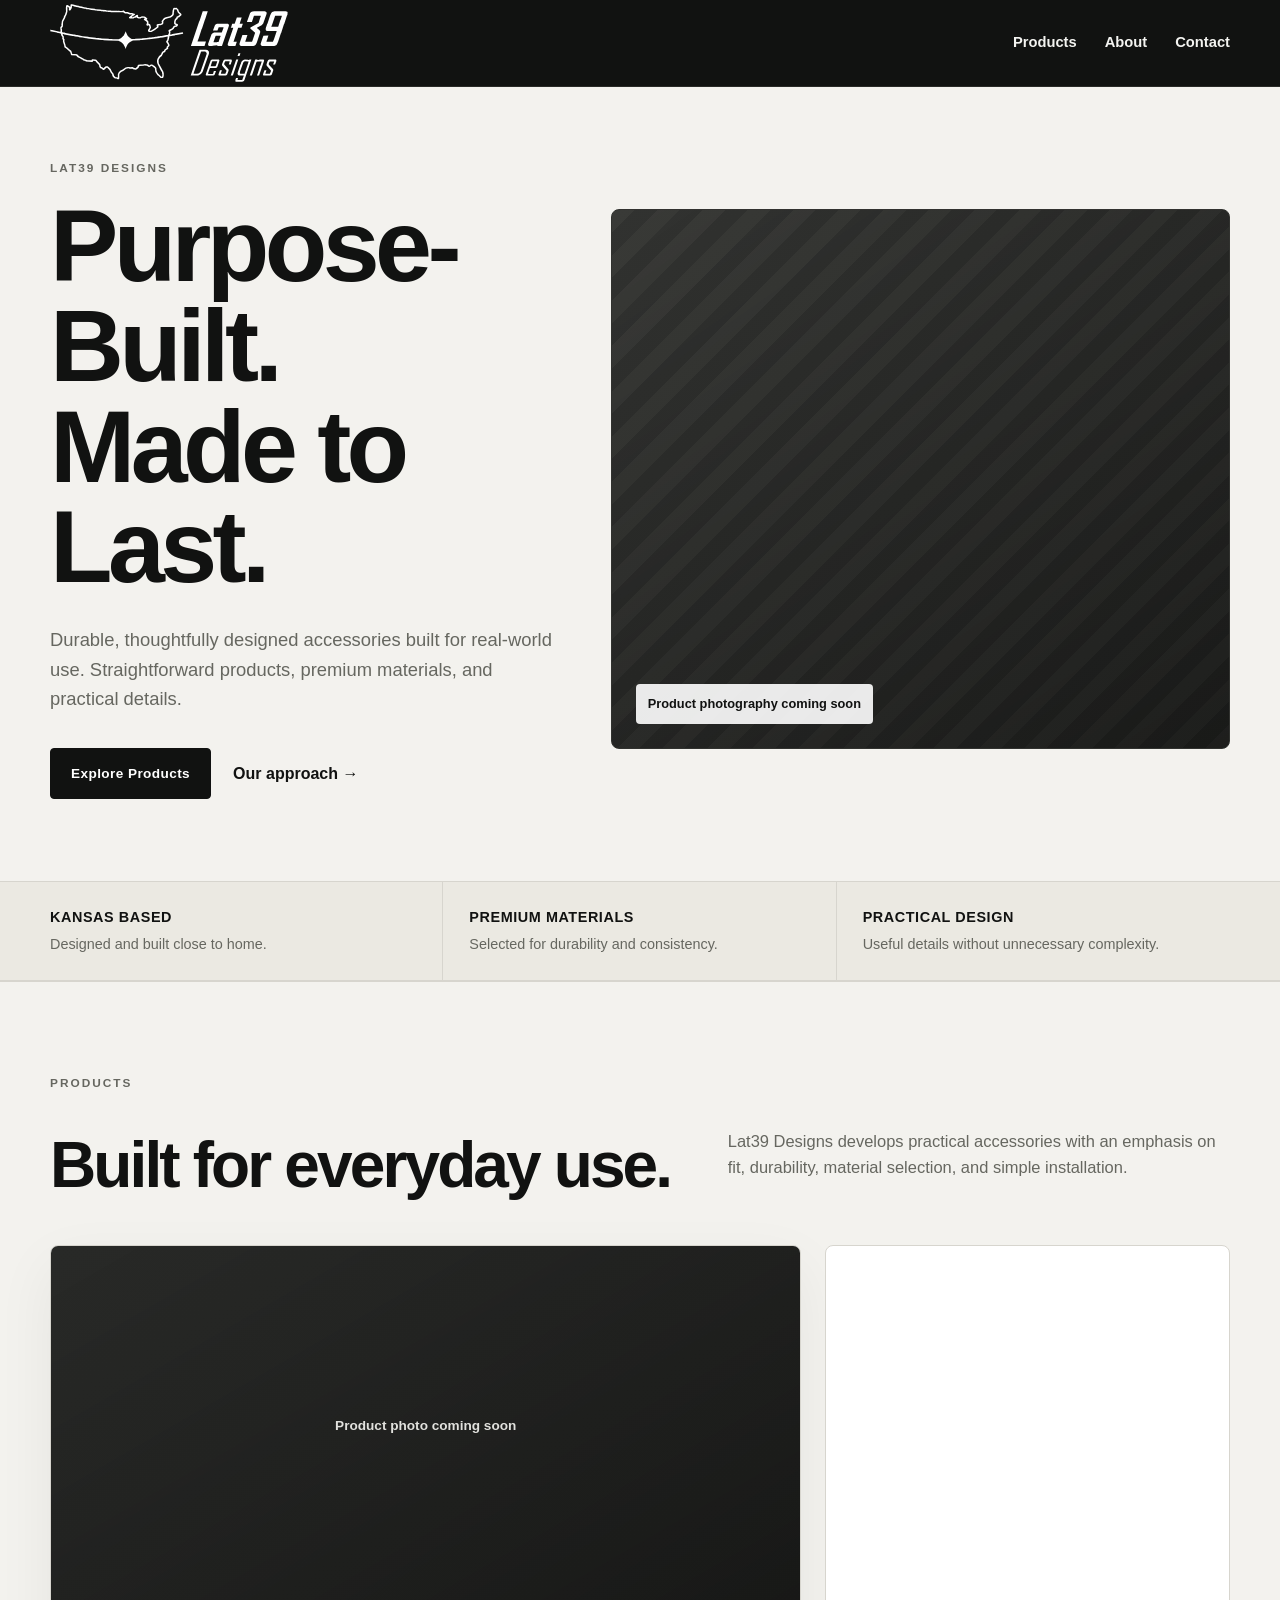
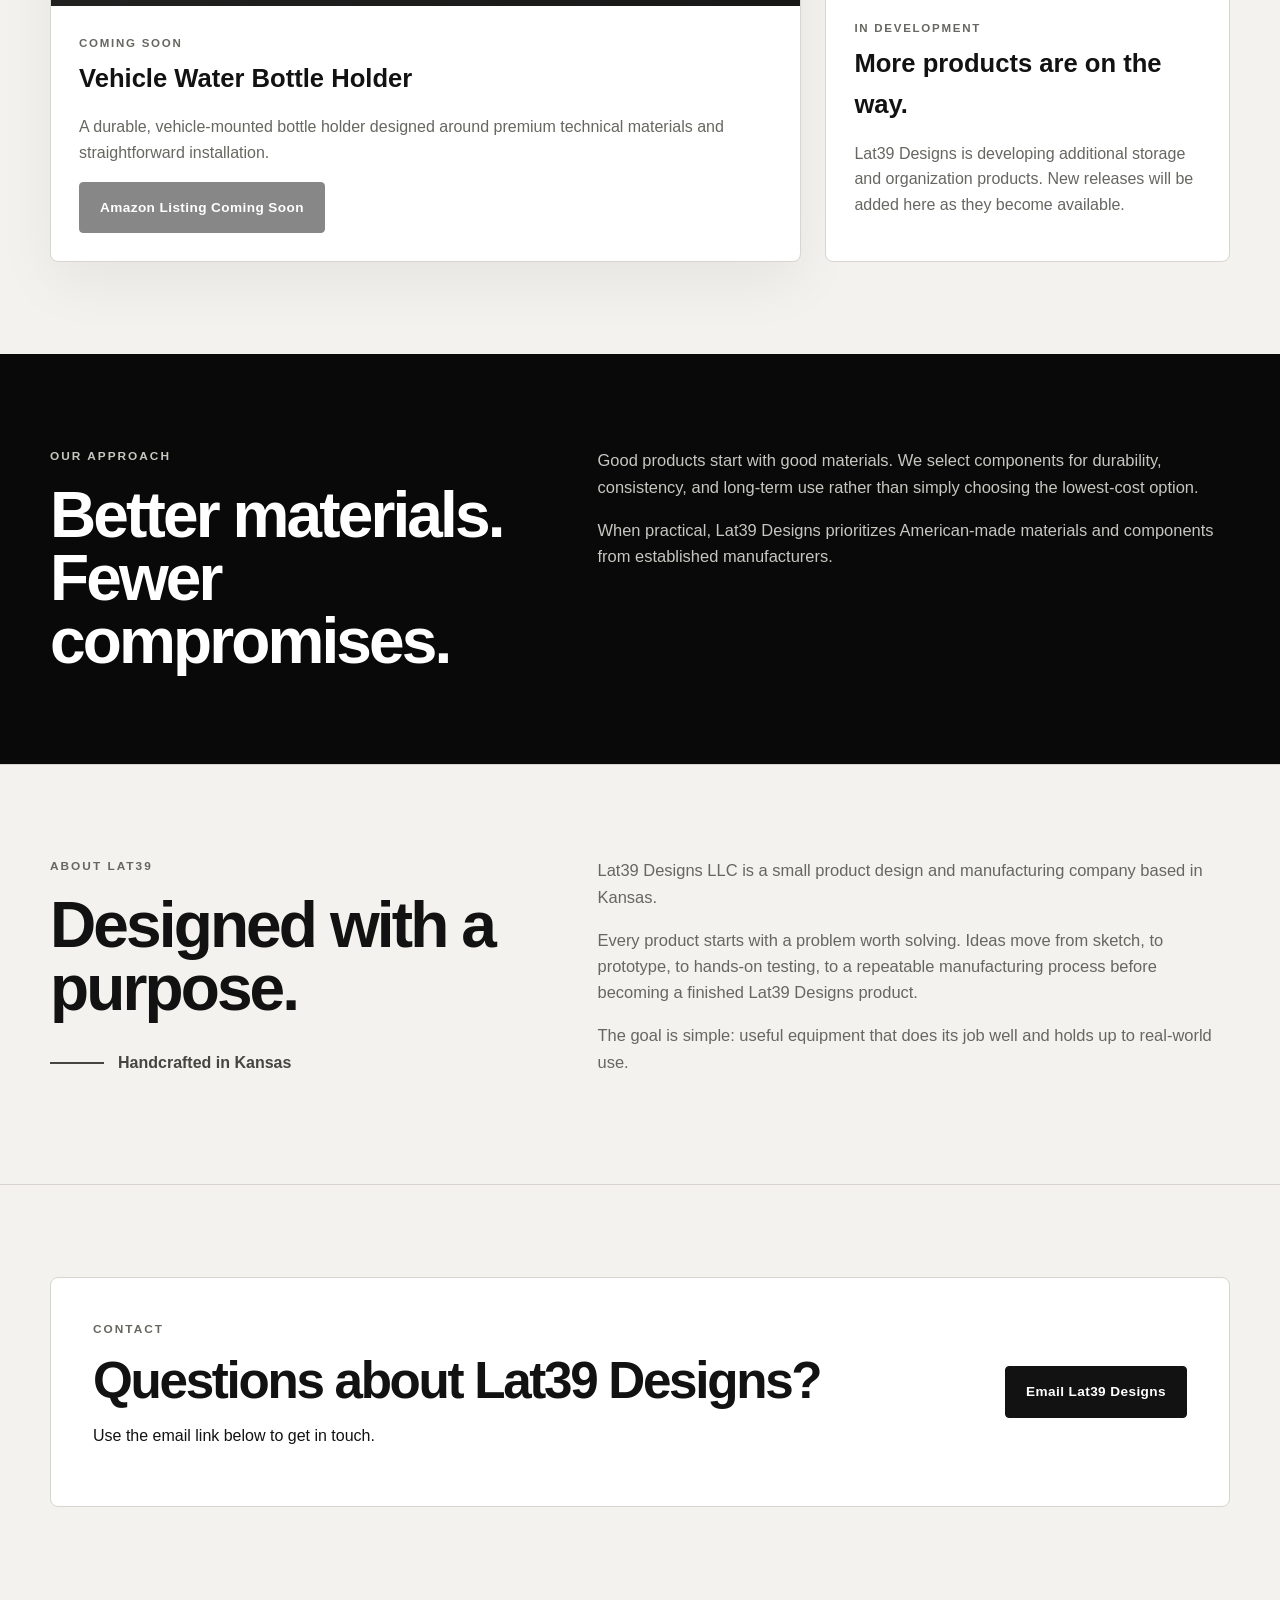
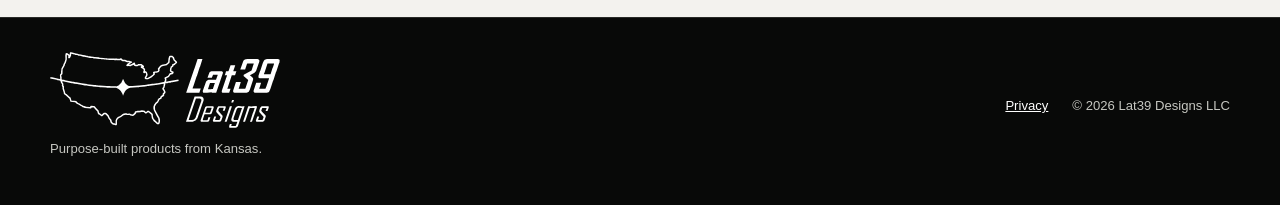
==== commit cbbb40af: "Use transparent Lat39 logo" ====
--- a/index.html
+++ b/index.html
@@ -11,7 +11,7 @@
   <header class="site-header">
     <div class="wrap header-inner">
       <a class="brand-logo" href="#top" aria-label="Lat39 Designs home">
-        <img src="assets/logo-primary-dark.webp" alt="Lat39 Designs">
+        <img src="assets/lat39-logo-white.svg" alt="Lat39 Designs">
       </a>
       <nav class="nav" aria-label="Main navigation">
         <a href="#products">Products</a>
@@ -123,7 +123,7 @@
   <footer class="site-footer">
     <div class="wrap footer-inner">
       <div class="footer-brand">
-        <img src="assets/logo-primary-dark.webp" alt="Lat39 Designs">
+        <img src="assets/lat39-logo-white.svg" alt="Lat39 Designs">
         <span>Purpose-built products from Kansas.</span>
       </div>
       <div class="footer-links">
